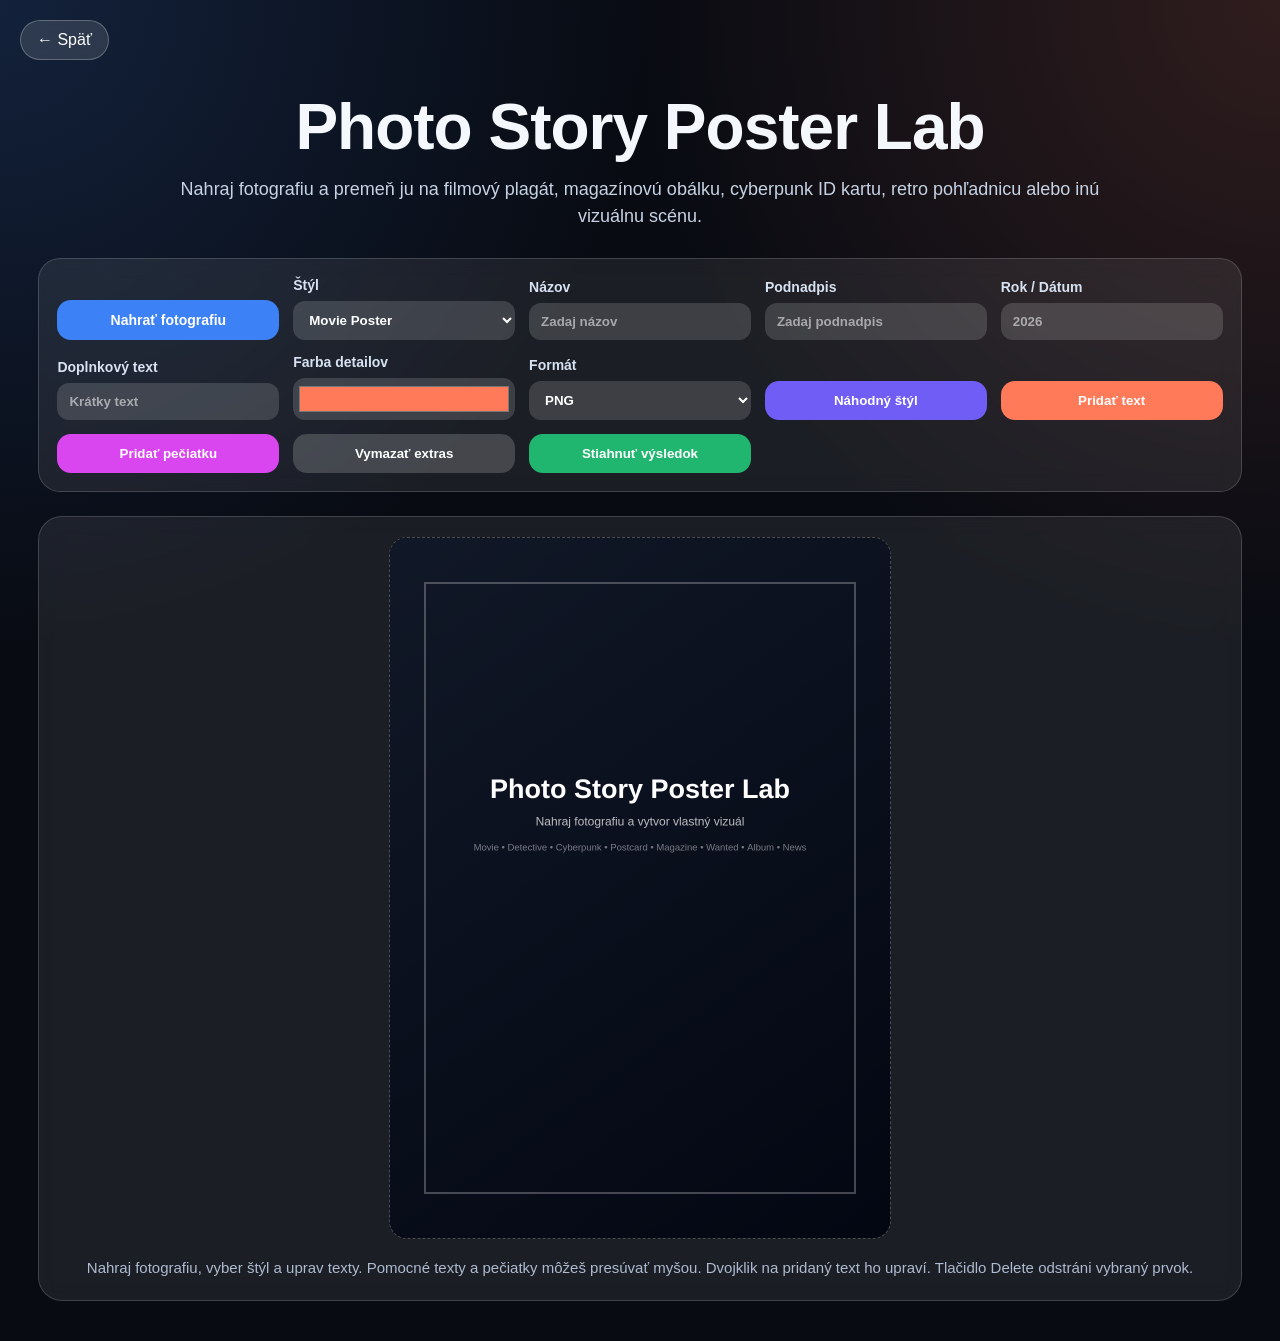
==== Projects/Photo_Story_Poster_Lab/index.html @ aa2911ec "Add Photo Story Poster Lab project" ====
<!DOCTYPE html>
<html lang="sk">
<head>
    <meta charset="UTF-8">
    <title>Photo Story Poster Lab</title>
    <link rel="stylesheet" href="style.css">
</head>
<body>

<a href="/" class="back-btn">← Späť</a>

<main class="app">
    <section class="hero">
        <h1>Photo Story Poster Lab</h1>
        <p>
            Nahraj fotografiu a premeň ju na filmový plagát, magazínovú obálku,
            cyberpunk ID kartu, retro pohľadnicu alebo inú vizuálnu scénu.
        </p>
    </section>

    <section class="controls">
        <label class="upload-btn">
            Nahrať fotografiu
            <input type="file" id="imageInput" accept="image/*">
        </label>

        <label>
            Štýl
            <select id="posterStyle">
                <option value="movie">Movie Poster</option>
                <option value="detective">Detective Case File</option>
                <option value="cyberpunk">Cyberpunk ID</option>
                <option value="postcard">Retro Postcard</option>
                <option value="magazine">Magazine Cover</option>
                <option value="wanted">Wanted Poster</option>
                <option value="album">Album Cover</option>
                <option value="news">News Front Page</option>
            </select>
        </label>

        <label>
            Názov
            <input type="text" id="titleInput" placeholder="Zadaj názov">
        </label>

        <label>
            Podnadpis
            <input type="text" id="subtitleInput" placeholder="Zadaj podnadpis">
        </label>

        <label>
            Rok / Dátum
            <input type="text" id="yearInput" placeholder="2026">
        </label>

        <label>
            Doplnkový text
            <input type="text" id="extraInput" placeholder="Krátky text">
        </label>

        <label>
            Farba detailov
            <input type="color" id="accentColor" value="#ff7a59">
        </label>

        <label>
            Formát
            <select id="exportFormat">
                <option value="png">PNG</option>
                <option value="jpeg">JPEG</option>
                <option value="webp">WEBP</option>
            </select>
        </label>

        <button id="randomStyleBtn">Náhodný štýl</button>
        <button id="addTextBtn">Pridať text</button>
        <button id="addStampBtn">Pridať pečiatku</button>
        <button id="clearExtrasBtn">Vymazať extras</button>
        <button id="downloadBtn">Stiahnuť výsledok</button>
    </section>

    <section class="canvas-section">
        <canvas id="posterCanvas"></canvas>

        <p class="hint">
            Nahraj fotografiu, vyber štýl a uprav texty. Pomocné texty a pečiatky môžeš
            presúvať myšou. Dvojklik na pridaný text ho upraví. Tlačidlo Delete odstráni
            vybraný prvok.
        </p>
    </section>
</main>

<script src="script.js"></script>
</body>
</html>
---- Projects/Photo_Story_Poster_Lab/style.css ----
* {
    box-sizing: border-box;
}

body {
    margin: 0;
    min-height: 100vh;
    font-family: Arial, sans-serif;
    background:
        radial-gradient(circle at top left, rgba(66, 135, 245, 0.18), transparent 35%),
        radial-gradient(circle at top right, rgba(255, 122, 89, 0.16), transparent 35%),
        #080b12;
    color: #f4f7fb;
}

.back-btn {
    position: fixed;
    top: 20px;
    left: 20px;
    text-decoration: none;
    color: #ffffff;
    background: rgba(255, 255, 255, 0.12);
    border: 1px solid rgba(255, 255, 255, 0.25);
    padding: 10px 16px;
    border-radius: 999px;
    backdrop-filter: blur(8px);
    transition: 0.2s;
    z-index: 10;
}

.back-btn:hover {
    background: rgba(255, 255, 255, 0.25);
}

.app {
    width: min(1450px, 94vw);
    margin: 0 auto;
    padding: 90px 0 40px;
}

.hero {
    text-align: center;
    margin-bottom: 28px;
}

.hero h1 {
    margin: 0 0 12px;
    font-size: clamp(34px, 5vw, 64px);
    letter-spacing: -1px;
}

.hero p {
    margin: 0 auto;
    max-width: 980px;
    color: #c7d3e4;
    font-size: 18px;
    line-height: 1.5;
}

.controls {
    display: grid;
    grid-template-columns: repeat(5, minmax(170px, 1fr));
    gap: 14px;
    align-items: end;
    background: rgba(255, 255, 255, 0.08);
    border: 1px solid rgba(255, 255, 255, 0.16);
    padding: 18px;
    border-radius: 22px;
    margin-bottom: 24px;
    backdrop-filter: blur(10px);
}

.controls label {
    display: flex;
    flex-direction: column;
    gap: 8px;
    font-size: 14px;
    color: #d7e2f2;
    font-weight: bold;
}

.upload-btn {
    cursor: pointer;
    text-align: center;
    justify-content: center;
    background: #3c82f6;
    color: white !important;
    padding: 12px 16px;
    border-radius: 14px;
    font-weight: bold;
    transition: 0.2s;
}

.upload-btn:hover {
    background: #5a96ff;
}

.upload-btn input {
    display: none;
}

input[type="text"],
select {
    width: 100%;
    padding: 11px 12px;
    border-radius: 12px;
    border: none;
    color: #ffffff;
    background: rgba(255, 255, 255, 0.15);
    font-weight: bold;
    outline: none;
}

input[type="text"]::placeholder {
    color: rgba(255, 255, 255, 0.55);
}

select {
    cursor: pointer;
}

select option {
    color: #111827;
}

input[type="color"] {
    width: 100%;
    height: 42px;
    border: none;
    border-radius: 12px;
    background: rgba(255, 255, 255, 0.15);
    cursor: pointer;
    padding: 4px;
}

button {
    border: none;
    cursor: pointer;
    padding: 12px 16px;
    border-radius: 14px;
    font-weight: bold;
    color: #ffffff;
    background: rgba(255, 255, 255, 0.15);
    transition: 0.2s;
}

button:hover {
    background: rgba(255, 255, 255, 0.28);
}

#randomStyleBtn {
    background: #6f5df6;
}

#randomStyleBtn:hover {
    background: #8374ff;
}

#addTextBtn {
    background: #ff7a59;
}

#addTextBtn:hover {
    background: #ff926f;
}

#addStampBtn {
    background: #d946ef;
}

#addStampBtn:hover {
    background: #e879f9;
}

#clearExtrasBtn {
    background: rgba(255, 255, 255, 0.18);
}

#clearExtrasBtn:hover {
    background: rgba(255, 255, 255, 0.3);
}

#downloadBtn {
    background: #21b66f;
}

#downloadBtn:hover {
    background: #27cc7d;
}

.canvas-section {
    background: rgba(255, 255, 255, 0.08);
    border: 1px solid rgba(255, 255, 255, 0.16);
    border-radius: 24px;
    padding: 20px;
    text-align: center;
    backdrop-filter: blur(10px);
}

canvas {
    max-width: 100%;
    max-height: 78vh;
    border-radius: 18px;
    background: rgba(0, 0, 0, 0.35);
    border: 1px dashed rgba(255, 255, 255, 0.25);
    cursor: default;
}

.hint {
    margin: 14px 0 0;
    color: #aebbd0;
    font-size: 15px;
    line-height: 1.5;
}

@media (max-width: 1250px) {
    .controls {
        grid-template-columns: repeat(3, 1fr);
    }
}

@media (max-width: 850px) {
    .controls {
        grid-template-columns: repeat(2, 1fr);
    }
}

@media (max-width: 560px) {
    .controls {
        grid-template-columns: 1fr;
    }

    .back-btn {
        position: static;
        display: inline-block;
        margin: 16px;
    }

    .app {
        padding-top: 20px;
    }

    .hero h1 {
        font-size: 34px;
    }

    .hero p {
        font-size: 16px;
    }
}
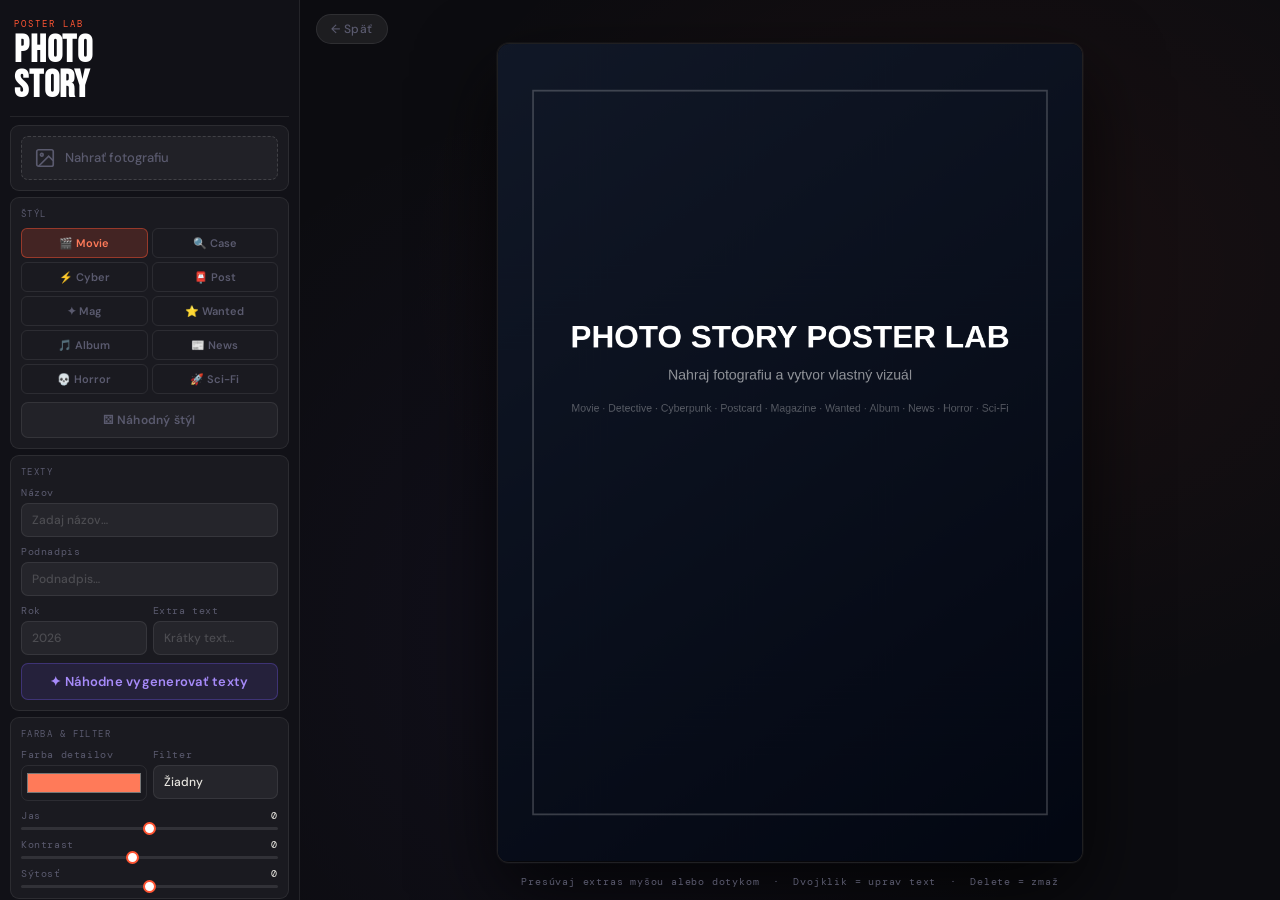
==== commit c66e5485: "Fix local text generation and update poster lab" ====
--- a/Projects/Photo_Story_Poster_Lab/index.html
+++ b/Projects/Photo_Story_Poster_Lab/index.html
@@ -2,93 +2,185 @@
 <html lang="sk">
 <head>
     <meta charset="UTF-8">
+    <meta name="viewport" content="width=device-width, initial-scale=1.0">
     <title>Photo Story Poster Lab</title>
+    <link rel="preconnect" href="https://fonts.googleapis.com">
+    <link rel="preconnect" href="https://fonts.gstatic.com" crossorigin>
+    <link href="https://fonts.googleapis.com/css2?family=Bebas+Neue&family=DM+Mono:wght@400;500&family=DM+Sans:wght@400;500;700&display=swap" rel="stylesheet">
     <link rel="stylesheet" href="style.css">
 </head>
 <body>
 
-<a href="/" class="back-btn">← Späť</a>
+<a href="/" class="back-btn">&#8592; Späť</a>
 
-<main class="app">
-    <section class="hero">
-        <h1>Photo Story Poster Lab</h1>
-        <p>
-            Nahraj fotografiu a premeň ju na filmový plagát, magazínovú obálku,
-            cyberpunk ID kartu, retro pohľadnicu alebo inú vizuálnu scénu.
+<div class="layout">
+
+    <!-- ══ SIDEBAR ══ -->
+    <aside class="sidebar">
+        <div class="sidebar-header">
+            <div class="logo-label">POSTER LAB</div>
+            <h1 class="logo-title">Photo<br>Story</h1>
+        </div>
+
+        <div class="panel">
+            <label class="upload-zone" id="uploadLabel">
+                <svg width="22" height="22" viewBox="0 0 24 24" fill="none" stroke="currentColor" stroke-width="1.8">
+                    <rect x="3" y="3" width="18" height="18" rx="2"/>
+                    <circle cx="8.5" cy="8.5" r="1.5"/>
+                    <polyline points="21 15 16 10 5 21"/>
+                </svg>
+                <span id="uploadText">Nahrať fotografiu</span>
+                <input type="file" id="imageInput" accept="image/*">
+            </label>
+        </div>
+
+        <div class="panel">
+            <div class="panel-label">Štýl</div>
+            <div class="style-grid">
+                <button class="style-chip active" data-style="movie">🎬 Movie</button>
+                <button class="style-chip" data-style="detective">🔍 Case</button>
+                <button class="style-chip" data-style="cyberpunk">⚡ Cyber</button>
+                <button class="style-chip" data-style="postcard">📮 Post</button>
+                <button class="style-chip" data-style="magazine">✦ Mag</button>
+                <button class="style-chip" data-style="wanted">⭐ Wanted</button>
+                <button class="style-chip" data-style="album">🎵 Album</button>
+                <button class="style-chip" data-style="news">📰 News</button>
+                <button class="style-chip" data-style="horror">💀 Horror</button>
+                <button class="style-chip" data-style="scifi">🚀 Sci-Fi</button>
+            </div>
+            <button class="btn btn-ghost" id="randomStyleBtn">⚄ Náhodný štýl</button>
+        </div>
+
+        <div class="panel">
+            <div class="panel-label">Texty</div>
+
+            <div class="field">
+                <label>Názov</label>
+                <input type="text" id="titleInput" placeholder="Zadaj názov…">
+            </div>
+
+            <div class="field">
+                <label>Podnadpis</label>
+                <input type="text" id="subtitleInput" placeholder="Podnadpis…">
+            </div>
+
+            <div class="row-2">
+                <div class="field">
+                    <label>Rok</label>
+                    <input type="text" id="yearInput" placeholder="2026">
+                </div>
+
+                <div class="field">
+                    <label>Extra text</label>
+                    <input type="text" id="extraInput" placeholder="Krátky text…">
+                </div>
+            </div>
+
+            <button class="btn btn-ai" id="aiGenerateBtn">✦ Náhodne vygenerovať texty</button>
+            <div id="aiStatus" class="ai-status" style="display:none"></div>
+        </div>
+
+        <div class="panel">
+            <div class="panel-label">Farba &amp; Filter</div>
+
+            <div class="row-2">
+                <div class="field">
+                    <label>Farba detailov</label>
+                    <input type="color" id="accentColor" value="#ff7a59">
+                </div>
+
+                <div class="field">
+                    <label>Filter</label>
+                    <select id="filterSelect">
+                        <option value="none">Žiadny</option>
+                        <option value="bw">Čiernobiely</option>
+                        <option value="sepia">Sepia</option>
+                        <option value="vivid">Sýte</option>
+                        <option value="cool">Studené</option>
+                        <option value="warm">Teplé</option>
+                        <option value="fade">Fade</option>
+                        <option value="noir">Noir</option>
+                    </select>
+                </div>
+            </div>
+
+            <div class="slider-field">
+                <label>Jas <span id="brightVal">0</span></label>
+                <input type="range" id="brightness" min="-80" max="80" value="0">
+            </div>
+
+            <div class="slider-field">
+                <label>Kontrast <span id="contrastVal">0</span></label>
+                <input type="range" id="contrast" min="-60" max="80" value="0">
+            </div>
+
+            <div class="slider-field">
+                <label>Sýtosť <span id="satVal">0</span></label>
+                <input type="range" id="saturation" min="-100" max="100" value="0">
+            </div>
+        </div>
+
+        <div class="panel">
+            <div class="panel-label">Extras</div>
+
+            <div class="row-2">
+                <button class="btn btn-ghost" id="addTextBtn">＋ Text</button>
+                <button class="btn btn-ghost" id="addStampBtn">⬡ Pečiatka</button>
+            </div>
+
+            <button class="btn btn-danger" id="clearExtrasBtn">✕ Vymazať extras</button>
+
+            <div id="overlayEditor" class="overlay-editor" style="display:none">
+                <div class="panel-label" style="margin-bottom:6px">▸ Vybraný prvok</div>
+
+                <div class="field">
+                    <label>Text</label>
+                    <input type="text" id="overlayTextInput" placeholder="Text prvku…">
+                </div>
+
+                <div class="row-2" style="margin-top:6px">
+                    <div class="field">
+                        <label>Farba</label>
+                        <input type="color" id="overlayColorInput" value="#ffffff">
+                    </div>
+
+                    <div class="field">
+                        <label>Veľkosť <span id="overlaySizeVal">44</span></label>
+                        <input type="range" id="overlaySizeInput" min="14" max="120" value="44">
+                    </div>
+                </div>
+
+                <button class="btn btn-danger" id="deleteOverlayBtn" style="margin-top:6px">🗑 Odstrániť</button>
+            </div>
+        </div>
+
+        <div class="panel">
+            <div class="panel-label">Export</div>
+
+            <div class="field">
+                <label>Formát</label>
+                <select id="exportFormat">
+                    <option value="png">PNG</option>
+                    <option value="jpeg">JPEG</option>
+                    <option value="webp">WEBP</option>
+                </select>
+            </div>
+
+            <button class="btn btn-download" id="downloadBtn">↓ Stiahnuť plagát</button>
+        </div>
+
+        <div class="sidebar-footer">HTML · CSS · JS · Canvas API</div>
+    </aside>
+
+    <!-- ══ CANVAS ══ -->
+    <main class="canvas-area">
+        <canvas id="posterCanvas"></canvas>
+        <p class="canvas-hint">
+            Presúvaj extras myšou alebo dotykom &nbsp;·&nbsp; Dvojklik = uprav text &nbsp;·&nbsp; Delete = zmaž
         </p>
-    </section>
+    </main>
 
-    <section class="controls">
-        <label class="upload-btn">
-            Nahrať fotografiu
-            <input type="file" id="imageInput" accept="image/*">
-        </label>
-
-        <label>
-            Štýl
-            <select id="posterStyle">
-                <option value="movie">Movie Poster</option>
-                <option value="detective">Detective Case File</option>
-                <option value="cyberpunk">Cyberpunk ID</option>
-                <option value="postcard">Retro Postcard</option>
-                <option value="magazine">Magazine Cover</option>
-                <option value="wanted">Wanted Poster</option>
-                <option value="album">Album Cover</option>
-                <option value="news">News Front Page</option>
-            </select>
-        </label>
-
-        <label>
-            Názov
-            <input type="text" id="titleInput" placeholder="Zadaj názov">
-        </label>
-
-        <label>
-            Podnadpis
-            <input type="text" id="subtitleInput" placeholder="Zadaj podnadpis">
-        </label>
-
-        <label>
-            Rok / Dátum
-            <input type="text" id="yearInput" placeholder="2026">
-        </label>
-
-        <label>
-            Doplnkový text
-            <input type="text" id="extraInput" placeholder="Krátky text">
-        </label>
-
-        <label>
-            Farba detailov
-            <input type="color" id="accentColor" value="#ff7a59">
-        </label>
-
-        <label>
-            Formát
-            <select id="exportFormat">
-                <option value="png">PNG</option>
-                <option value="jpeg">JPEG</option>
-                <option value="webp">WEBP</option>
-            </select>
-        </label>
-
-        <button id="randomStyleBtn">Náhodný štýl</button>
-        <button id="addTextBtn">Pridať text</button>
-        <button id="addStampBtn">Pridať pečiatku</button>
-        <button id="clearExtrasBtn">Vymazať extras</button>
-        <button id="downloadBtn">Stiahnuť výsledok</button>
-    </section>
-
-    <section class="canvas-section">
-        <canvas id="posterCanvas"></canvas>
-
-        <p class="hint">
-            Nahraj fotografiu, vyber štýl a uprav texty. Pomocné texty a pečiatky môžeš
-            presúvať myšou. Dvojklik na pridaný text ho upraví. Tlačidlo Delete odstráni
-            vybraný prvok.
-        </p>
-    </section>
-</main>
+</div>
 
 <script src="script.js"></script>
 </body>
--- a/Projects/Photo_Story_Poster_Lab/style.css
+++ b/Projects/Photo_Story_Poster_Lab/style.css
@@ -1,250 +1,379 @@
-* {
-    box-sizing: border-box;
-}
-
+/* ══════════════════════════════════════════════
+   Photo Story Poster Lab — style.css
+   Aesthetic: Dark editorial / darkroom
+   ══════════════════════════════════════════════ */
+
+*, *::before, *::after { box-sizing: border-box; margin: 0; padding: 0; }
+
+:root {
+    --bg:          #0c0c10;
+    --sidebar-bg:  #111117;
+    --panel-bg:    rgba(255,255,255,0.04);
+    --panel-border:rgba(255,255,255,0.08);
+    --hover-bg:    rgba(255,255,255,0.08);
+    --text:        #e8e6e0;
+    --muted:       #5a5a6e;
+    --accent:      #ff5533;
+    --accent-dim:  rgba(255,85,51,0.18);
+    --accent-ai:   #7c5cfc;
+    --accent-dl:   #1db974;
+    --radius:      9px;
+    --sidebar-w:   300px;
+    --font-display:'Bebas Neue', sans-serif;
+    --font-ui:     'DM Sans', sans-serif;
+    --font-mono:   'DM Mono', monospace;
+}
+
+html, body { height: 100%; }
 body {
-    margin: 0;
-    min-height: 100vh;
-    font-family: Arial, sans-serif;
-    background:
-        radial-gradient(circle at top left, rgba(66, 135, 245, 0.18), transparent 35%),
-        radial-gradient(circle at top right, rgba(255, 122, 89, 0.16), transparent 35%),
-        #080b12;
-    color: #f4f7fb;
-}
-
+    font-family: var(--font-ui);
+    background: var(--bg);
+    color: var(--text);
+    overflow: hidden;
+}
+
+/* ── BACK BUTTON ── */
 .back-btn {
     position: fixed;
-    top: 20px;
-    left: 20px;
+    top: 14px;
+    left: calc(var(--sidebar-w) + 16px);
+    z-index: 200;
+    padding: 6px 14px;
+    border-radius: 999px;
+    background: rgba(255,255,255,0.07);
+    border: 1px solid var(--panel-border);
+    color: var(--muted);
     text-decoration: none;
-    color: #ffffff;
-    background: rgba(255, 255, 255, 0.12);
-    border: 1px solid rgba(255, 255, 255, 0.25);
-    padding: 10px 16px;
-    border-radius: 999px;
-    backdrop-filter: blur(8px);
-    transition: 0.2s;
-    z-index: 10;
-}
-
-.back-btn:hover {
-    background: rgba(255, 255, 255, 0.25);
-}
-
-.app {
-    width: min(1450px, 94vw);
-    margin: 0 auto;
-    padding: 90px 0 40px;
-}
-
-.hero {
+    font-size: 12px;
+    font-weight: 500;
+    letter-spacing: 0.04em;
+    transition: 0.18s;
+}
+.back-btn:hover { color: var(--text); background: var(--hover-bg); }
+
+/* ── LAYOUT ── */
+.layout {
+    display: flex;
+    height: 100vh;
+    overflow: hidden;
+}
+
+/* ══ SIDEBAR ══ */
+.sidebar {
+    width: var(--sidebar-w);
+    min-width: var(--sidebar-w);
+    background: var(--sidebar-bg);
+    border-right: 1px solid var(--panel-border);
+    display: flex;
+    flex-direction: column;
+    gap: 6px;
+    padding: 0 10px 10px;
+    overflow-y: auto;
+    scrollbar-width: thin;
+    scrollbar-color: rgba(255,255,255,0.08) transparent;
+}
+.sidebar::-webkit-scrollbar { width: 3px; }
+.sidebar::-webkit-scrollbar-thumb { background: rgba(255,255,255,0.1); border-radius: 2px; }
+
+.sidebar-header {
+    padding: 18px 4px 12px;
+    border-bottom: 1px solid var(--panel-border);
+    margin-bottom: 2px;
+    flex-shrink: 0;
+}
+.logo-label {
+    font-family: var(--font-mono);
+    font-size: 9px;
+    letter-spacing: 0.22em;
+    color: var(--accent);
+    margin-bottom: 4px;
+}
+.logo-title {
+    font-family: var(--font-display);
+    font-size: 38px;
+    line-height: 0.92;
+    color: #fff;
+    letter-spacing: 0.02em;
+}
+
+/* ── PANELS ── */
+.panel {
+    background: var(--panel-bg);
+    border: 1px solid var(--panel-border);
+    border-radius: var(--radius);
+    padding: 10px;
+    display: flex;
+    flex-direction: column;
+    gap: 8px;
+    flex-shrink: 0;
+}
+.panel-label {
+    font-family: var(--font-mono);
+    font-size: 9px;
+    letter-spacing: 0.16em;
+    color: var(--muted);
+    text-transform: uppercase;
+}
+
+/* ── UPLOAD ── */
+.upload-zone {
+    display: flex;
+    align-items: center;
+    gap: 9px;
+    padding: 10px 12px;
+    border-radius: 7px;
+    border: 1px dashed rgba(255,255,255,0.15);
+    background: rgba(255,255,255,0.03);
+    color: var(--muted);
+    font-size: 13px;
+    font-weight: 500;
+    cursor: pointer;
+    transition: 0.18s;
+}
+.upload-zone:hover { border-color: rgba(255,255,255,0.3); color: var(--text); }
+.upload-zone.has-image { border-color: rgba(255,85,51,0.4); color: var(--accent); }
+.upload-zone input { display: none; }
+
+/* ── STYLE GRID ── */
+.style-grid {
+    display: grid;
+    grid-template-columns: 1fr 1fr;
+    gap: 4px;
+}
+.style-chip {
+    padding: 7px 6px;
+    border-radius: 6px;
+    border: 1px solid var(--panel-border);
+    background: transparent;
+    color: var(--muted);
+    font-family: var(--font-ui);
+    font-size: 11px;
+    font-weight: 600;
+    cursor: pointer;
+    transition: 0.15s;
     text-align: center;
-    margin-bottom: 28px;
-}
-
-.hero h1 {
-    margin: 0 0 12px;
-    font-size: clamp(34px, 5vw, 64px);
-    letter-spacing: -1px;
-}
-
-.hero p {
-    margin: 0 auto;
-    max-width: 980px;
-    color: #c7d3e4;
-    font-size: 18px;
-    line-height: 1.5;
-}
-
-.controls {
-    display: grid;
-    grid-template-columns: repeat(5, minmax(170px, 1fr));
-    gap: 14px;
-    align-items: end;
-    background: rgba(255, 255, 255, 0.08);
-    border: 1px solid rgba(255, 255, 255, 0.16);
-    padding: 18px;
-    border-radius: 22px;
-    margin-bottom: 24px;
-    backdrop-filter: blur(10px);
-}
-
-.controls label {
-    display: flex;
-    flex-direction: column;
-    gap: 8px;
-    font-size: 14px;
-    color: #d7e2f2;
-    font-weight: bold;
-}
-
-.upload-btn {
-    cursor: pointer;
-    text-align: center;
-    justify-content: center;
-    background: #3c82f6;
-    color: white !important;
-    padding: 12px 16px;
-    border-radius: 14px;
-    font-weight: bold;
-    transition: 0.2s;
-}
-
-.upload-btn:hover {
-    background: #5a96ff;
-}
-
-.upload-btn input {
-    display: none;
-}
-
-input[type="text"],
-select {
+}
+.style-chip:hover { background: var(--hover-bg); color: var(--text); }
+.style-chip.active {
+    background: var(--accent-dim);
+    border-color: rgba(255,85,51,0.45);
+    color: #ff7a59;
+}
+
+/* ── FIELDS ── */
+.field {
+    display: flex;
+    flex-direction: column;
+    gap: 4px;
+}
+.field label, .slider-field label {
+    font-family: var(--font-mono);
+    font-size: 10px;
+    color: var(--muted);
+    letter-spacing: 0.06em;
+    display: flex;
+    justify-content: space-between;
+}
+.field label span, .slider-field label span {
+    color: var(--text);
+    font-variant-numeric: tabular-nums;
+}
+.row-2 { display: flex; gap: 6px; }
+.row-2 .field { flex: 1; min-width: 0; }
+
+input[type="text"], select {
     width: 100%;
-    padding: 11px 12px;
-    border-radius: 12px;
-    border: none;
-    color: #ffffff;
-    background: rgba(255, 255, 255, 0.15);
-    font-weight: bold;
+    padding: 8px 10px;
+    border-radius: 7px;
+    border: 1px solid var(--panel-border);
+    background: rgba(255,255,255,0.05);
+    color: var(--text);
+    font-family: var(--font-ui);
+    font-size: 12px;
+    font-weight: 500;
     outline: none;
-}
-
-input[type="text"]::placeholder {
-    color: rgba(255, 255, 255, 0.55);
-}
-
-select {
-    cursor: pointer;
-}
-
-select option {
-    color: #111827;
-}
+    transition: border-color 0.18s;
+    -webkit-appearance: none;
+}
+input[type="text"]:focus, select:focus { border-color: rgba(255,255,255,0.2); }
+input[type="text"]::placeholder { color: rgba(255,255,255,0.18); }
+select { cursor: pointer; }
+select option { background: #1a1a28; color: #fff; }
 
 input[type="color"] {
     width: 100%;
-    height: 42px;
-    border: none;
-    border-radius: 12px;
-    background: rgba(255, 255, 255, 0.15);
-    cursor: pointer;
-    padding: 4px;
-}
-
-button {
-    border: none;
-    cursor: pointer;
-    padding: 12px 16px;
-    border-radius: 14px;
-    font-weight: bold;
-    color: #ffffff;
-    background: rgba(255, 255, 255, 0.15);
-    transition: 0.2s;
-}
-
-button:hover {
-    background: rgba(255, 255, 255, 0.28);
-}
-
-#randomStyleBtn {
-    background: #6f5df6;
-}
-
-#randomStyleBtn:hover {
-    background: #8374ff;
-}
-
-#addTextBtn {
-    background: #ff7a59;
-}
-
-#addTextBtn:hover {
-    background: #ff926f;
-}
-
-#addStampBtn {
-    background: #d946ef;
-}
-
-#addStampBtn:hover {
-    background: #e879f9;
-}
-
-#clearExtrasBtn {
-    background: rgba(255, 255, 255, 0.18);
-}
-
-#clearExtrasBtn:hover {
-    background: rgba(255, 255, 255, 0.3);
-}
-
-#downloadBtn {
-    background: #21b66f;
-}
-
-#downloadBtn:hover {
-    background: #27cc7d;
-}
-
-.canvas-section {
-    background: rgba(255, 255, 255, 0.08);
-    border: 1px solid rgba(255, 255, 255, 0.16);
-    border-radius: 24px;
-    padding: 20px;
+    height: 36px;
+    border-radius: 7px;
+    border: 1px solid var(--panel-border);
+    background: transparent;
+    cursor: pointer;
+    padding: 3px;
+}
+
+/* ── SLIDERS ── */
+.slider-field { display: flex; flex-direction: column; gap: 5px; }
+input[type="range"] {
+    -webkit-appearance: none;
+    width: 100%;
+    height: 3px;
+    border-radius: 2px;
+    background: rgba(255,255,255,0.1);
+    outline: none;
+    cursor: pointer;
+}
+input[type="range"]::-webkit-slider-thumb {
+    -webkit-appearance: none;
+    width: 13px;
+    height: 13px;
+    border-radius: 50%;
+    background: #fff;
+    border: 2px solid var(--accent);
+    cursor: pointer;
+}
+input[type="range"]::-moz-range-thumb {
+    width: 13px;
+    height: 13px;
+    border-radius: 50%;
+    background: #fff;
+    border: 2px solid var(--accent);
+    cursor: pointer;
+}
+
+/* ── BUTTONS ── */
+.btn {
+    width: 100%;
+    padding: 9px 12px;
+    border-radius: 7px;
+    border: 1px solid var(--panel-border);
+    background: transparent;
+    color: var(--muted);
+    font-family: var(--font-ui);
+    font-size: 12px;
+    font-weight: 600;
+    cursor: pointer;
+    transition: 0.15s;
     text-align: center;
-    backdrop-filter: blur(10px);
-}
-
+    letter-spacing: 0.02em;
+}
+.btn:hover { background: var(--hover-bg); color: var(--text); }
+.btn-ghost { background: rgba(255,255,255,0.04); }
+.btn-danger {
+    background: rgba(239,68,68,0.1);
+    border-color: rgba(239,68,68,0.2);
+    color: #f87171;
+}
+.btn-danger:hover { background: rgba(239,68,68,0.2); }
+.btn-ai {
+    background: rgba(124,92,252,0.12);
+    border-color: rgba(124,92,252,0.3);
+    color: #a78bfa;
+    font-size: 13px;
+}
+.btn-ai:hover { background: rgba(124,92,252,0.22); }
+.btn-ai.loading { opacity: 0.6; pointer-events: none; }
+.btn-download {
+    background: rgba(29,185,116,0.12);
+    border-color: rgba(29,185,116,0.3);
+    color: var(--accent-dl);
+    font-size: 13px;
+    padding: 11px;
+}
+.btn-download:hover { background: rgba(29,185,116,0.22); }
+
+/* ── AI STATUS ── */
+.ai-status {
+    padding: 7px 9px;
+    border-radius: 6px;
+    font-size: 11px;
+    font-family: var(--font-mono);
+    background: rgba(124,92,252,0.1);
+    border: 1px solid rgba(124,92,252,0.2);
+    color: #c4b5fd;
+    line-height: 1.4;
+}
+.ai-status.error {
+    background: rgba(239,68,68,0.08);
+    border-color: rgba(239,68,68,0.2);
+    color: #f87171;
+}
+
+/* ── OVERLAY EDITOR ── */
+.overlay-editor {
+    padding: 8px;
+    border-radius: 7px;
+    background: rgba(255,255,255,0.03);
+    border: 1px solid rgba(255,255,255,0.1);
+    display: flex;
+    flex-direction: column;
+    gap: 6px;
+    animation: slideIn 0.18s ease;
+}
+@keyframes slideIn {
+    from { opacity:0; transform:translateY(-4px); }
+    to   { opacity:1; transform:translateY(0); }
+}
+
+.sidebar-footer {
+    font-family: var(--font-mono);
+    font-size: 9px;
+    color: var(--muted);
+    text-align: center;
+    letter-spacing: 0.12em;
+    padding: 8px 0 4px;
+    flex-shrink: 0;
+}
+
+/* ══ CANVAS AREA ══ */
+.canvas-area {
+    flex: 1;
+    display: flex;
+    flex-direction: column;
+    align-items: center;
+    justify-content: center;
+    padding: 50px 20px 20px;
+    gap: 12px;
+    overflow: hidden;
+    background:
+        radial-gradient(ellipse 60% 50% at 70% 30%, rgba(255,85,51,0.06), transparent),
+        radial-gradient(ellipse 50% 60% at 30% 70%, rgba(124,92,252,0.05), transparent),
+        var(--bg);
+}
 canvas {
     max-width: 100%;
-    max-height: 78vh;
-    border-radius: 18px;
-    background: rgba(0, 0, 0, 0.35);
-    border: 1px dashed rgba(255, 255, 255, 0.25);
+    max-height: calc(100vh - 80px);
+    border-radius: 12px;
+    border: 1px solid rgba(255,255,255,0.1);
+    background: rgba(0,0,0,0.5);
+    box-shadow: 0 32px 80px rgba(0,0,0,0.7), 0 0 0 1px rgba(255,255,255,0.04);
     cursor: default;
-}
-
-.hint {
-    margin: 14px 0 0;
-    color: #aebbd0;
-    font-size: 15px;
-    line-height: 1.5;
-}
-
-@media (max-width: 1250px) {
-    .controls {
-        grid-template-columns: repeat(3, 1fr);
+    display: block;
+    object-fit: contain;
+}
+.canvas-hint {
+    font-family: var(--font-mono);
+    font-size: 10px;
+    color: var(--muted);
+    letter-spacing: 0.08em;
+    text-align: center;
+}
+
+/* ══ RESPONSIVE ══ */
+@media (max-width: 780px) {
+    body { overflow: auto; }
+    .layout { flex-direction: column; height: auto; overflow: visible; }
+    .sidebar {
+        width: 100%;
+        min-width: unset;
+        max-height: none;
+        overflow: visible;
+        border-right: none;
+        border-bottom: 1px solid var(--panel-border);
+        padding: 10px;
     }
-}
-
-@media (max-width: 850px) {
-    .controls {
-        grid-template-columns: repeat(2, 1fr);
+    .canvas-area {
+        padding: 20px;
+        min-height: 60vw;
     }
-}
-
-@media (max-width: 560px) {
-    .controls {
-        grid-template-columns: 1fr;
-    }
-
-    .back-btn {
-        position: static;
-        display: inline-block;
-        margin: 16px;
-    }
-
-    .app {
-        padding-top: 20px;
-    }
-
-    .hero h1 {
-        font-size: 34px;
-    }
-
-    .hero p {
-        font-size: 16px;
-    }
+    canvas { max-height: 70vw; }
+    .back-btn { top: auto; left: auto; position: static; display: inline-block; margin: 10px; }
 }
